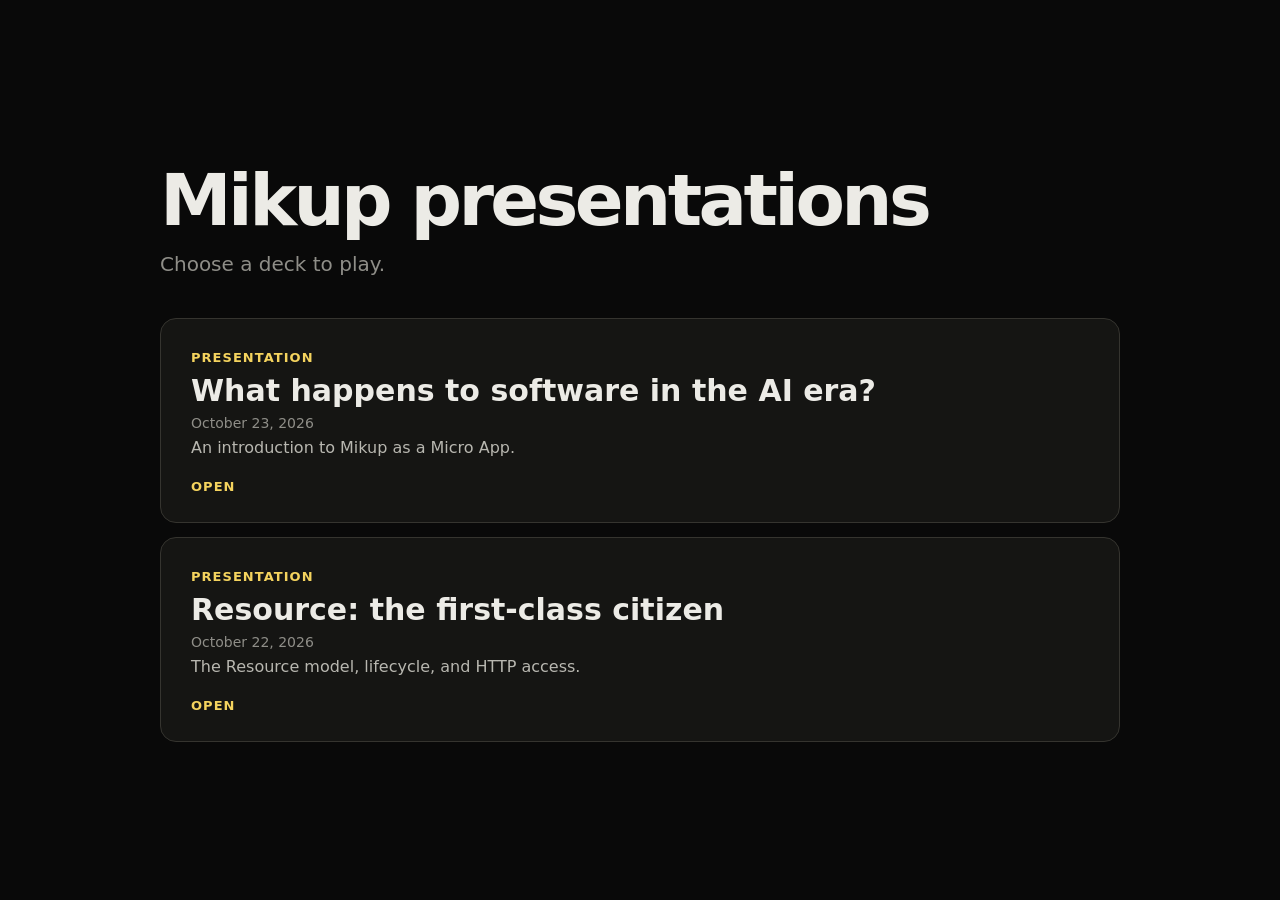
==== slides/index.html @ 9c3b2516 "feat(slides): add composable standalone presentation system - extract shared player, shell, styles, " ====
<!doctype html>
<html lang="en">
<head>
  <meta charset="utf-8">
  <meta name="viewport" content="width=device-width, initial-scale=1">
  <title>Mikup Presentations</title>
  <style>
    :root { color-scheme: dark; font-family: system-ui, sans-serif; background: #090909; color: #ecebe6; }
    body { margin: 0; min-height: 100vh; display: grid; place-items: center; }
    main { width: min(960px, calc(100% - 48px)); padding: 48px 0; }
    h1 { margin: 0 0 10px; font-size: clamp(38px, 7vw, 72px); letter-spacing: -.05em; }
    .intro { margin: 0 0 42px; color: #8f8e88; font-size: 20px; }
    #presentations { display: grid; gap: 14px; }
    .presentation { display: block; padding: 28px 30px; border: 1px solid #35342f; border-radius: 16px; color: inherit; text-decoration: none; background: #151513; transition: border-color .2s, transform .2s; }
    .presentation:hover, .presentation:focus-visible { border-color: #f4d35e; transform: translateY(-2px); outline: none; }
    .eyebrow, .open { color: #f4d35e; font-size: 13px; font-weight: 700; letter-spacing: .08em; text-transform: uppercase; }
    h2 { margin: 7px 0; font-size: 30px; }
    .date { display:block; margin:0 0 7px; color:#8f8e88; font-size:14px; }
    p { margin: 0; color: #b8b7b0; }
    .open { display: block; margin-top: 22px; }
  </style>
</head>
<body>
  <main>
    <h1>Mikup presentations</h1>
    <p class="intro">Choose a deck to play.</p>
    <section id="presentations" aria-label="Presentations"></section>
  </main>
  <script src="./index.js"></script>
</body>
</html>
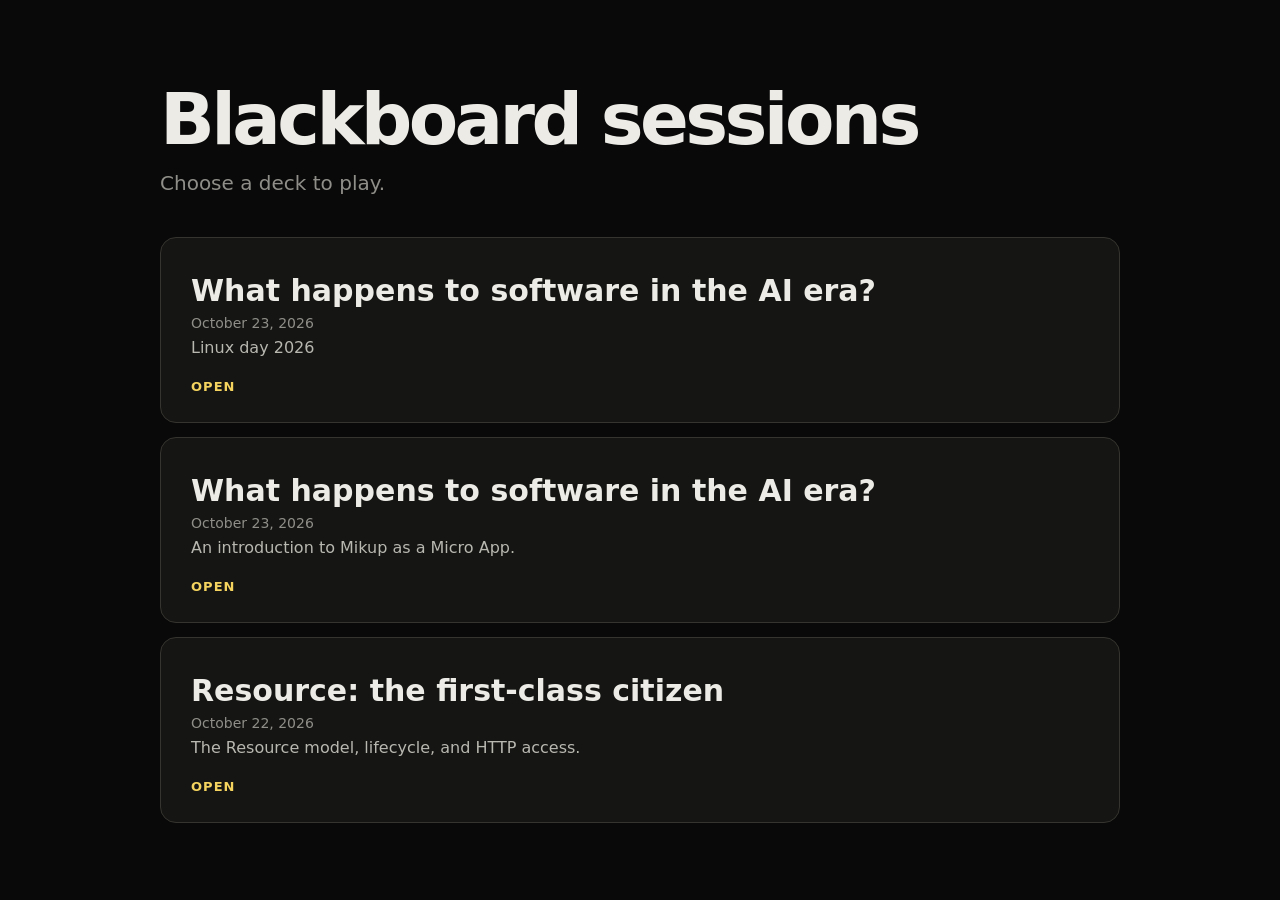
==== commit 199df375: "feat(slides): add Linux Day presentation metadata and start details - add the Linux Day 2026 deck co" ====
--- a/slides/index.html
+++ b/slides/index.html
@@ -13,7 +13,7 @@
     #presentations { display: grid; gap: 14px; }
     .presentation { display: block; padding: 28px 30px; border: 1px solid #35342f; border-radius: 16px; color: inherit; text-decoration: none; background: #151513; transition: border-color .2s, transform .2s; }
     .presentation:hover, .presentation:focus-visible { border-color: #f4d35e; transform: translateY(-2px); outline: none; }
-    .eyebrow, .open { color: #f4d35e; font-size: 13px; font-weight: 700; letter-spacing: .08em; text-transform: uppercase; }
+    .open { color: #f4d35e; font-size: 13px; font-weight: 700; letter-spacing: .08em; text-transform: uppercase; }
     h2 { margin: 7px 0; font-size: 30px; }
     .date { display:block; margin:0 0 7px; color:#8f8e88; font-size:14px; }
     p { margin: 0; color: #b8b7b0; }
@@ -22,7 +22,7 @@
 </head>
 <body>
   <main>
-    <h1>Mikup presentations</h1>
+    <h1>Blackboard sessions</h1>
     <p class="intro">Choose a deck to play.</p>
     <section id="presentations" aria-label="Presentations"></section>
   </main>
